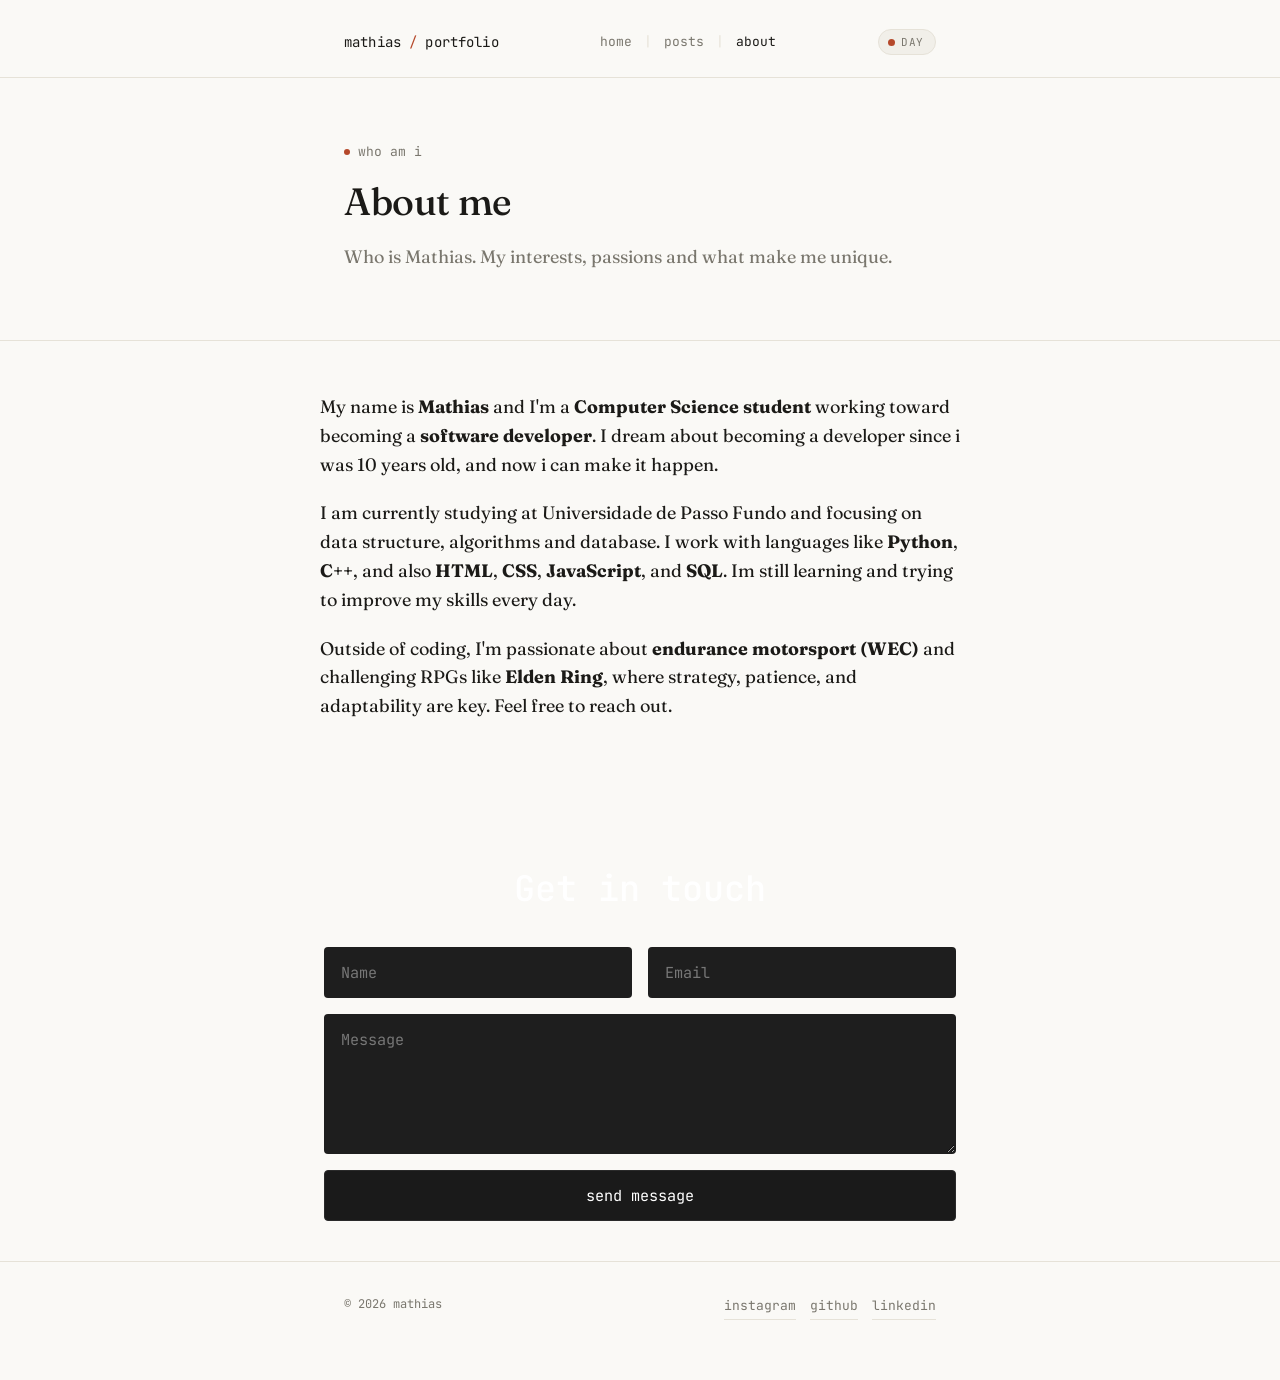
==== about.html @ a41eefe9 "first commit of the site" ====
<!doctype html>
<html lang="en">

<head>
  <meta charset="utf-8">
  <meta name="viewport" content="width=device-width, initial-scale=1">
  <title>About — Mathias</title>
  <link rel="preconnect" href="https://fonts.googleapis.com">
  <link rel="preconnect" href="https://fonts.gstatic.com" crossorigin>
  <link
    href="https://fonts.googleapis.com/css2?family=Fraunces:opsz,wght@9..144,400..600&family=JetBrains+Mono:wght@400;500&display=swap"
    rel="stylesheet">
  <link rel="stylesheet" href="assets/style.css">
</head>

<body>

  <header class="site-header">
    <div class="wrap">
      <a class="brand" href="index.html">mathias <span class="dot">/</span> portfolio</a>
      <nav class="main-nav">
        <a href="index.html">home</a>
        <span class="sep">|</span>
        <a href="projects.html">posts</a>
        <span class="sep">|</span>
        <a href="about.html" aria-current="page">about</a>
      </nav>
      <button class="theme-toggle" data-theme-toggle type="button" aria-label="Toggle light/dark theme">
        <span class="glyph"></span><span class="label">day</span>
      </button>
    </div>
  </header>

  <section class="hero" style="padding-bottom:40px;">
    <div class="wrap">
      <p class="eyebrow"><span class="status"></span>who am i</p>
      <h1 style="font-size:clamp(28px,5vw,38px);">About me</h1>
      <p class="lede">Who is Mathias. My interests, passions and what make me unique.</p>
    </div>
  </section>

  <section class="wrap about-body">
    <p>My name is <strong>Mathias</strong> and I'm a <strong>Computer Science student</strong> working toward becoming a
      <strong>software developer</strong>. I dream about becoming a developer since i was 10 years old, and now i can
      make it happen.
    </p>
    <p>I am currently studying at Universidade de Passo Fundo and focusing on data structure, algorithms and database. I
      work with languages like <strong>Python</strong>, <strong>C++</strong>, and also <strong>HTML</strong>,
      <strong>CSS</strong>, <strong>JavaScript</strong>, and <strong>SQL</strong>. Im still learning and trying to
      improve my skills every day.
    </p>
    <p>Outside of coding, I'm passionate about <strong>endurance motorsport (WEC)</strong> and challenging RPGs like
      <strong>Elden Ring</strong>, where strategy, patience, and adaptability are key. Feel free to reach out.
    </p>
  </section>

  <section class="wrap contact-section">
    <h2 class="contact-title">Get in touch</h2>
    <form class="contact-form" action="https://formsubmit.co/mathiasaug@proton.me" method="POST">
      <!-- Configurações adicionais do FormSubmit -->
      <input type="hidden" name="_subject" value="Nova mensagem do Portfolio!">
      <input type="hidden" name="_captcha" value="false">

      <div class="form-row">
        <input type="text" name="name" placeholder="Name" required />
        <input type="email" name="email" placeholder="Email" required />
      </div>
      <div class="form-row">
        <textarea name="message" rows="5" placeholder="Message" required></textarea>
      </div>
      <button type="submit" class="btn-submit">send message</button>
    </form>
  </section>

  <footer class="site-footer">
    <div class="wrap">
      <p>© <span id="year"></span> mathias</p>
      <div class="about-links">
        <a href="https://www.instagram.com/mathiasdavilaa/" target="_blank" rel="noopener">instagram</a>
        <a href="https://github.com/mathiasdavilaa" target="_blank" rel="noopener">github</a>
        <a href="https://linkedin.com/in/mathiasdavilaa" target="_blank" rel="noopener">linkedin</a>
      </div>
    </div>
  </footer>

  <script>document.getElementById("year").textContent = new Date().getFullYear();</script>
  <script src="assets/theme.js"></script>
</body>

</html>
---- assets/style.css ----
/* ==========================================================================
   Tokens
   ========================================================================== */
:root {
  --bg: #faf9f6;
  --bg-raised: #f1efe9;
  --text: #1b1a17;
  --muted: #7a776e;
  --border: #e6e2d8;
  --invert-bg: #1b1a17;
  --invert-text: #faf9f6;
  --accent: #b5482a;

  --font-serif: "Fraunces", "Iowan Old Style", "Georgia", serif;
  --font-mono: "JetBrains Mono", "SFMono-Regular", "Menlo", monospace;

  --max-w: 640px;
  --gutter: 24px;

  --ease: cubic-bezier(0.4, 0, 0.2, 1);
}

html[data-theme="dark"] {
  --bg: #131210;
  --bg-raised: #1b1a16;
  --text: #f2efe8;
  --muted: #8c897e;
  --border: #2c2a24;
  --invert-bg: #f2efe8;
  --invert-text: #131210;
  --accent: #e08862;
}

* { box-sizing: border-box; }

html {
  color-scheme: light;
}
html[data-theme="dark"] { color-scheme: dark; }

body {
  margin: 0;
  background: var(--bg);
  color: var(--text);
  font-family: var(--font-serif);
  font-size: 18px;
  line-height: 1.6;
  -webkit-font-smoothing: antialiased;
  transition: background 0.25s var(--ease), color 0.25s var(--ease);
}

@media (prefers-reduced-motion: reduce) {
  * { transition: none !important; animation: none !important; }
}

a { color: inherit; }

.wrap {
  max-width: var(--max-w);
  margin: 0 auto;
  padding: 0 var(--gutter);
}

/* ==========================================================================
   Header
   ========================================================================== */
.site-header {
  padding: 28px 0 20px;
  border-bottom: 1px solid var(--border);
}

.site-header .wrap {
  display: flex;
  align-items: center;
  justify-content: space-between;
  gap: 16px;
}

.brand {
  font-family: var(--font-mono);
  font-size: 14px;
  letter-spacing: 0.01em;
  text-decoration: none;
  white-space: nowrap;
}

.brand .dot { color: var(--accent); }

nav.main-nav {
  font-family: var(--font-mono);
  font-size: 13px;
  display: flex;
  align-items: center;
  gap: 10px;
  color: var(--muted);
}

nav.main-nav a {
  text-decoration: none;
  color: var(--muted);
  padding: 4px 2px;
  transition: color 0.15s var(--ease);
}

nav.main-nav a:hover,
nav.main-nav a[aria-current="page"] {
  color: var(--text);
}

nav.main-nav .sep { color: var(--border); }

/* theme toggle */
.theme-toggle {
  font-family: var(--font-mono);
  font-size: 11px;
  letter-spacing: 0.06em;
  text-transform: uppercase;
  display: inline-flex;
  align-items: center;
  gap: 6px;
  background: var(--bg-raised);
  border: 1px solid var(--border);
  border-radius: 999px;
  padding: 5px 11px 5px 9px;
  cursor: pointer;
  color: var(--muted);
}

.theme-toggle:hover { color: var(--text); border-color: var(--muted); }

.theme-toggle .glyph {
  width: 7px; height: 7px; border-radius: 50%;
  background: var(--accent);
  display: inline-block;
}

/* ==========================================================================
   Hero
   ========================================================================== */
.hero {
  padding: 64px 0 56px;
  border-bottom: 1px solid var(--border);
}

.hero .eyebrow {
  font-family: var(--font-mono);
  font-size: 13px;
  color: var(--muted);
  margin: 0 0 18px;
  display: flex;
  align-items: center;
  gap: 8px;
}

.hero .eyebrow .status {
  width: 6px; height: 6px; border-radius: 50%;
  background: var(--accent);
  display: inline-block;
}

.hero h1 {
  font-family: var(--font-serif);
  font-weight: 480;
  font-size: clamp(34px, 6vw, 46px);
  line-height: 1.12;
  letter-spacing: -0.01em;
  margin: 0 0 20px;
}

.hero h1 .cursor {
  display: inline-block;
  width: 3px;
  height: 0.85em;
  background: var(--accent);
  margin-left: 4px;
  transform: translateY(2px);
  animation: blink 1.05s step-end infinite;
}

@keyframes blink {
  0%, 45% { opacity: 1; }
  50%, 100% { opacity: 0; }
}

.hero p.lede {
  font-family: var(--font-serif);
  font-size: 18px;
  color: var(--muted);
  max-width: 52ch;
  margin: 0 0 28px;
}

.hero-actions {
  display: flex;
  gap: 12px;
  flex-wrap: wrap;
}

.btn {
  font-family: var(--font-mono);
  font-size: 13px;
  text-decoration: none;
  padding: 10px 18px;
  border-radius: 3px;
  display: inline-block;
  transition: opacity 0.15s var(--ease), transform 0.15s var(--ease);
}

.btn:hover { opacity: 0.82; }

.btn-primary {
  background: var(--invert-bg);
  color: var(--invert-text);
}

.btn-ghost {
  border: 1px solid var(--border);
  color: var(--text);
}

/* ==========================================================================
   Section headings
   ========================================================================== */
.section-head {
  display: flex;
  align-items: baseline;
  justify-content: space-between;
  margin: 56px 0 22px;
}

.section-head h2 {
  font-family: var(--font-mono);
  font-size: 13px;
  letter-spacing: 0.08em;
  text-transform: uppercase;
  color: var(--muted);
  margin: 0;
  font-weight: 500;
}

.section-head .view-all {
  font-family: var(--font-mono);
  font-size: 13px;
  text-decoration: none;
  color: var(--muted);
}
.section-head .view-all:hover { color: var(--text); }

/* ==========================================================================
   Post list
   ========================================================================== */
.post-list { list-style: none; margin: 0; padding: 0; }

.post-item {
  border-top: 1px solid var(--border);
  padding: 26px 0;
}
.post-item:last-child { border-bottom: 1px solid var(--border); }

.post-item a.post-link {
  text-decoration: none;
  display: block;
}

.post-meta {
  font-family: var(--font-mono);
  font-size: 12px;
  color: var(--muted);
  margin: 0 0 8px;
  display: flex;
  gap: 10px;
}

.post-item h3 {
  font-family: var(--font-serif);
  font-size: 22px;
  font-weight: 500;
  margin: 0 0 8px;
  transition: color 0.15s var(--ease);
}

.post-item:hover h3 { color: var(--accent); }

.post-item p.excerpt {
  color: var(--muted);
  font-size: 16px;
  margin: 0;
  max-width: 58ch;
}

.post-item.empty {
  color: var(--muted);
  font-family: var(--font-mono);
  font-size: 14px;
  padding: 40px 0;
  text-align: left;
}

/* ==========================================================================
   Post page
   ========================================================================== */
.post-header { padding: 52px 0 8px; }

.post-header .post-meta { font-size: 13px; margin-bottom: 16px; }

.post-header h1 {
  font-family: var(--font-serif);
  font-size: clamp(30px, 5vw, 40px);
  line-height: 1.16;
  margin: 0 0 8px;
}

article.post-body {
  padding: 24px 0 60px;
  font-size: 18px;
}

article.post-body p { margin: 0 0 22px; }
article.post-body h2 {
  font-family: var(--font-serif);
  font-size: 26px;
  margin: 40px 0 16px;
}
article.post-body blockquote {
  margin: 30px 0;
  padding-left: 18px;
  border-left: 2px solid var(--accent);
  color: var(--muted);
  font-style: italic;
}

/* ==========================================================================
   About page
   ========================================================================== */
.about-body { padding: 52px 0 60px; font-size: 18px; }
.about-body h1 {
  font-family: var(--font-serif);
  font-size: clamp(30px, 5vw, 40px);
  margin: 0 0 24px;
}
.about-body p { margin: 0 0 20px; max-width: 60ch; color: var(--text); }

.about-links {
  display: flex;
  gap: 14px;
  margin-top: 8px;
  font-family: var(--font-mono);
  font-size: 13px;
  flex-wrap: wrap;
}
.about-links a {
  text-decoration: none;
  color: var(--muted);
  border-bottom: 1px solid var(--border);
  padding-bottom: 2px;
}
.about-links a:hover { color: var(--text); border-color: var(--text); }

/* ==========================================================================
   Footer
   ========================================================================== */
.site-footer {
  border-top: 1px solid var(--border);
  padding: 26px 0 60px;
  margin-top: 30px;
}

.site-footer .wrap {
  display: flex;
  justify-content: space-between;
  align-items: center;
  flex-wrap: wrap;
  gap: 10px;
}

.site-footer p {
  font-family: var(--font-mono);
  font-size: 12px;
  color: var(--muted);
  margin: 0;
}

/* ==========================================================================
   Responsive
   ========================================================================== */
@media (max-width: 480px) {
  .site-header .wrap { flex-wrap: wrap; row-gap: 12px; }
  nav.main-nav { order: 3; width: 100%; }
  .hero { padding: 44px 0 40px; }
}

/* Focus visibility */
a:focus-visible, button:focus-visible {
  outline: 2px solid var(--accent);
  outline-offset: 2px;
}

/* Seção e Título do Formulário */
.contact-section {
  max-width: 680px;
  margin: 60px auto 40px;
  text-align: center;
}

.contact-title {
  font-family: 'JetBrains Mono', monospace;
  font-size: 2.2rem;
  font-weight: 500;
  margin-bottom: 30px;
  color: #ffffff;
}

/* Estrutura do Formulário */
.contact-form {
  display: flex;
  flex-direction: column;
  gap: 16px;
}

.contact-form .form-row {
  display: flex;
  gap: 16px;
}

.contact-form .form-row input {
  flex: 1;
}

/* Campos de Texto (Input e Textarea) */
.contact-form input,
.contact-form textarea {
  width: 100%;
  background-color: #1e1e1e;
  border: 1px solid transparent;
  border-radius: 4px;
  padding: 14px 16px;
  color: #e0e0e0;
  font-family: 'JetBrains Mono', monospace;
  font-size: 0.95rem;
  box-sizing: border-box;
  outline: none;
  transition: border-color 0.2s ease, background-color 0.2s ease;
}

.contact-form input::placeholder,
.contact-form textarea::placeholder {
  color: #777777;
  font-family: 'JetBrains Mono', monospace;
}

.contact-form input:focus,
.contact-form textarea:focus {
  border-color: #444444;
  background-color: #252525;
}

.contact-form textarea {
  resize: vertical;
  min-height: 140px;
}

/* Botão Enviar */
.btn-submit {
  width: 100%;
  background-color: #1a1a1a;
  color: #ffffff;
  border: 1px solid #2a2a2a;
  border-radius: 4px;
  padding: 14px;
  font-family: 'JetBrains Mono', monospace;
  font-size: 0.95rem;
  cursor: pointer;
  transition: background-color 0.2s ease, border-color 0.2s ease;
}

.btn-submit:hover {
  background-color: #262626;
  border-color: #444444;
}

/* Responsividade para telas menores */
@media (max-width: 600px) {
  .contact-form .form-row {
    flex-direction: column;
  }
}
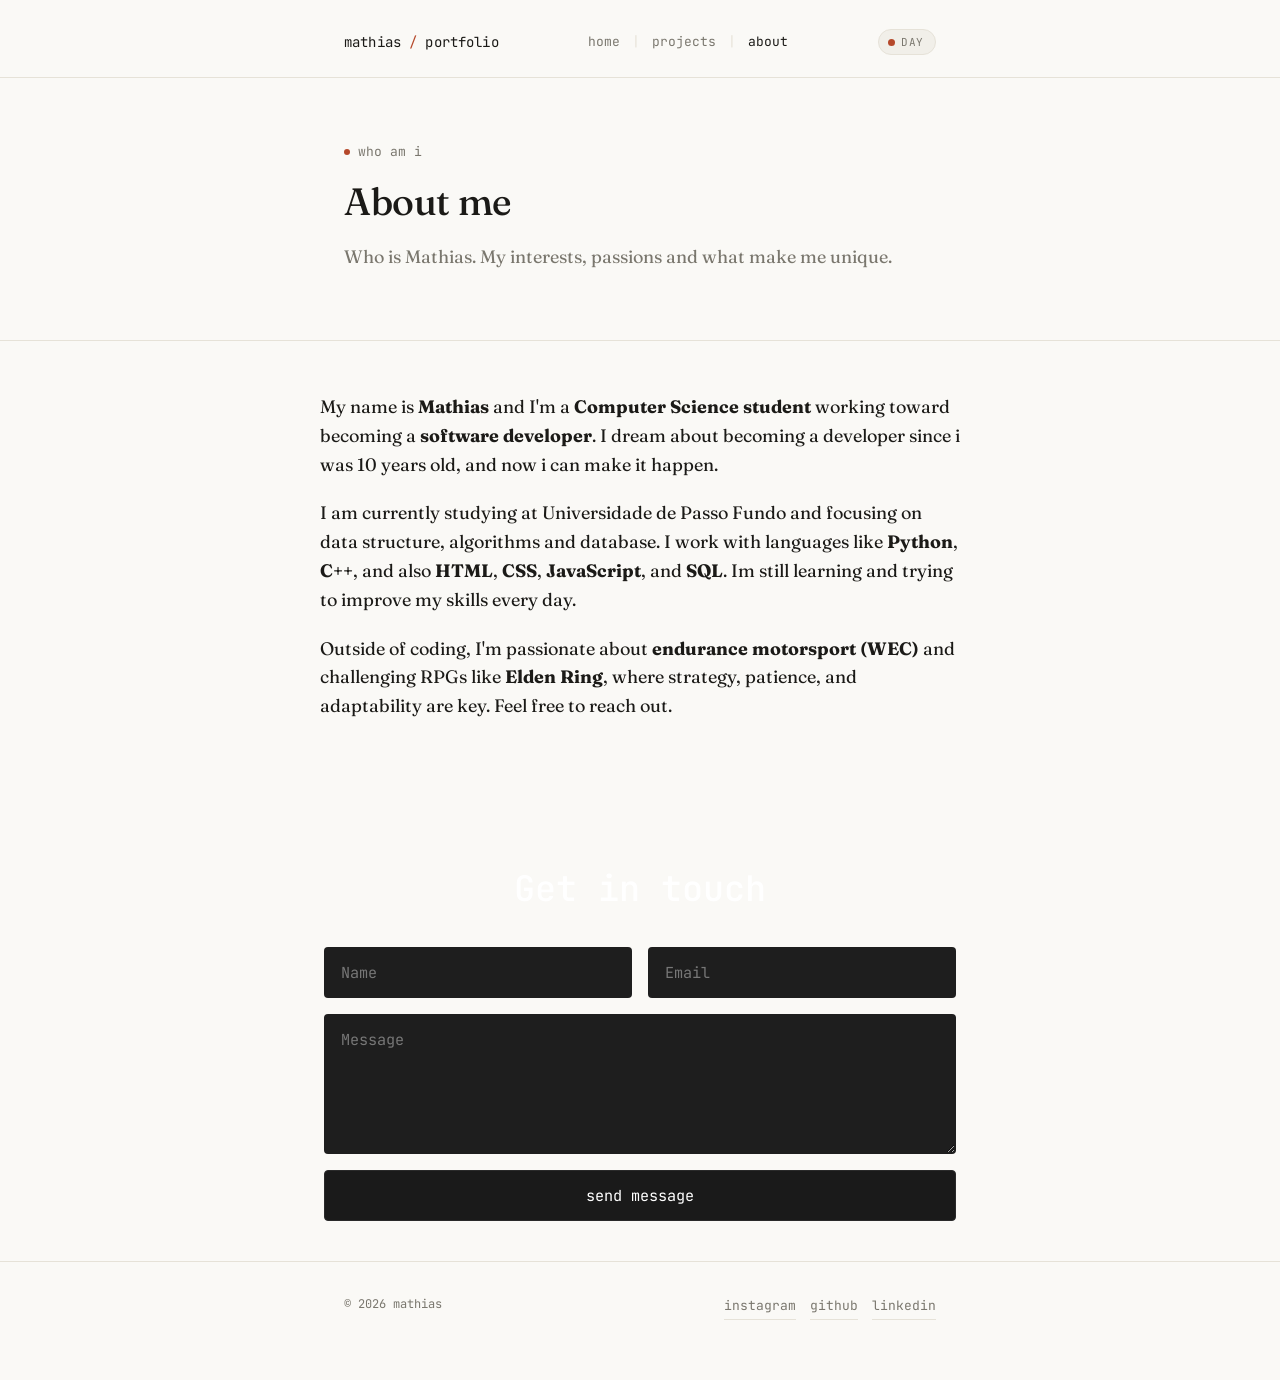
==== commit 9f36dc51: "fixed a project link on about page" ====
--- a/about.html
+++ b/about.html
@@ -21,7 +21,7 @@
       <nav class="main-nav">
         <a href="index.html">home</a>
         <span class="sep">|</span>
-        <a href="projects.html">posts</a>
+        <a href="projects.html">projects</a>
         <span class="sep">|</span>
         <a href="about.html" aria-current="page">about</a>
       </nav>
